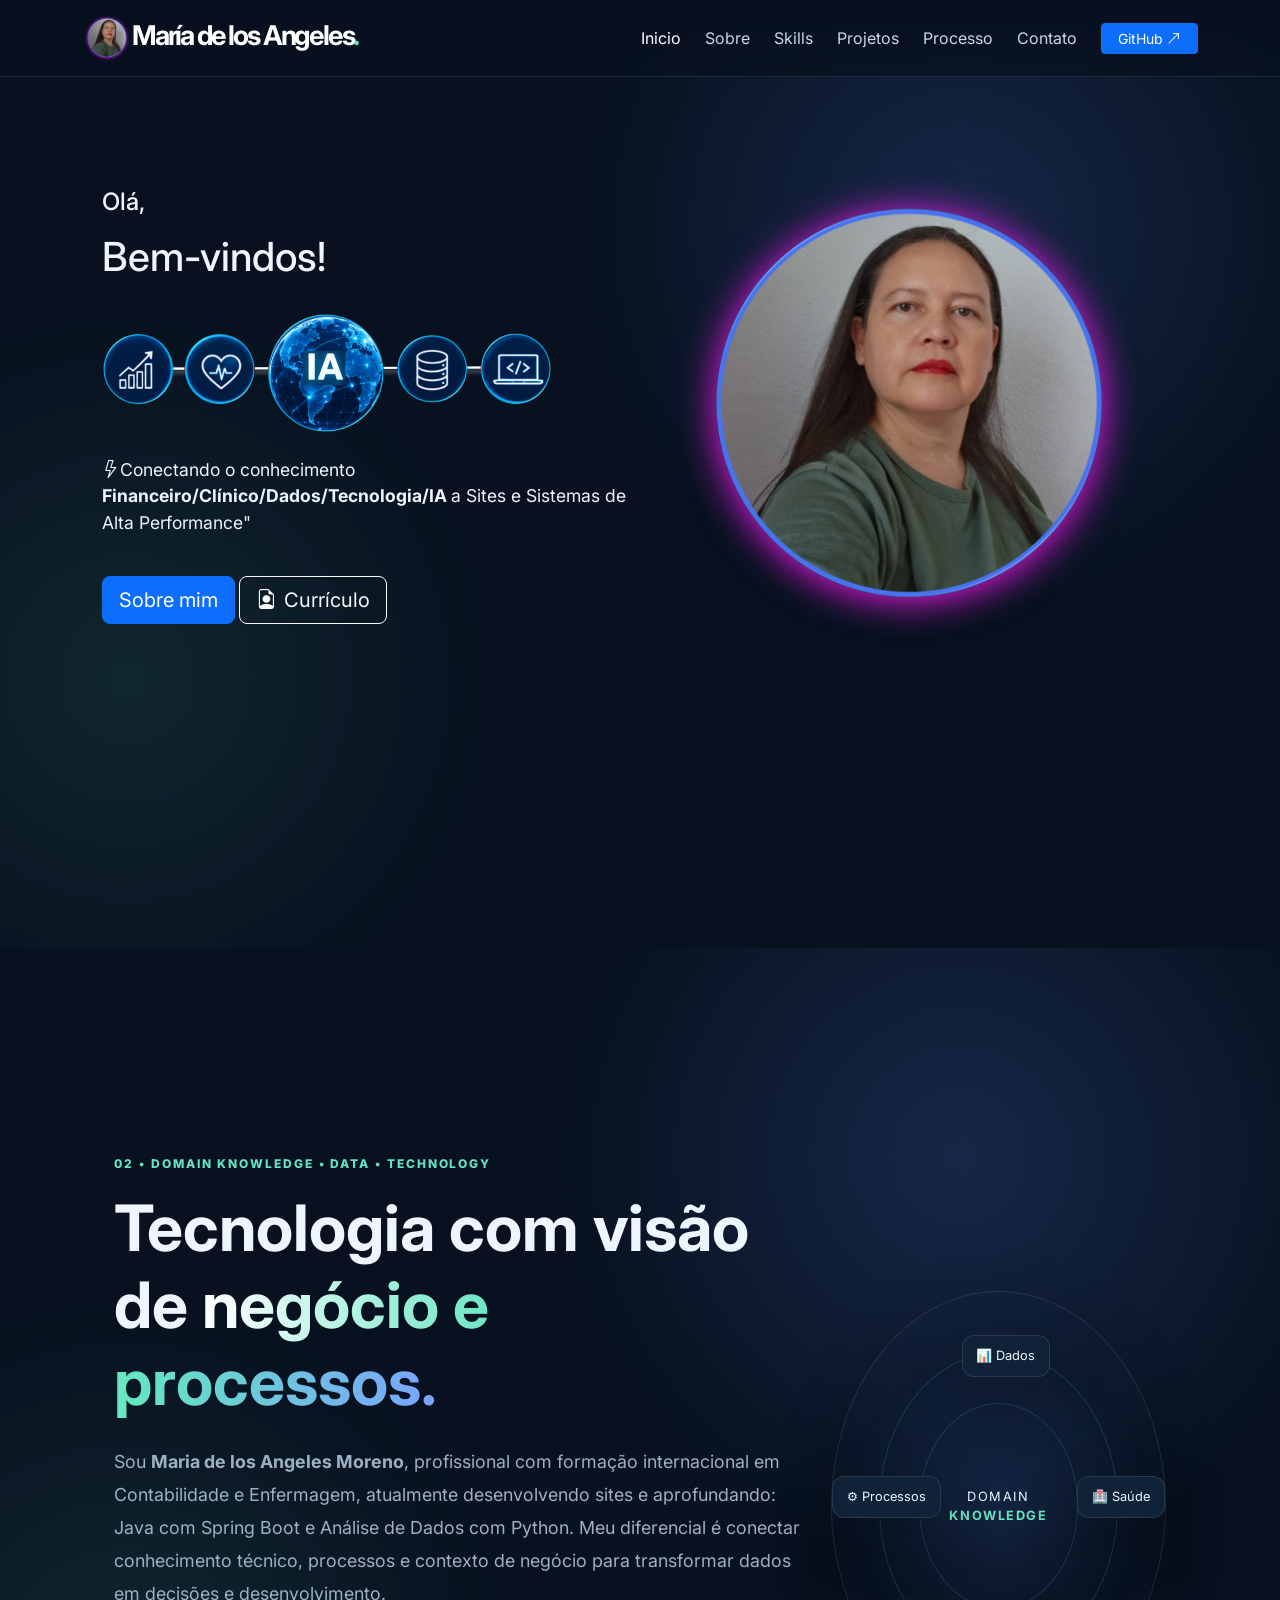
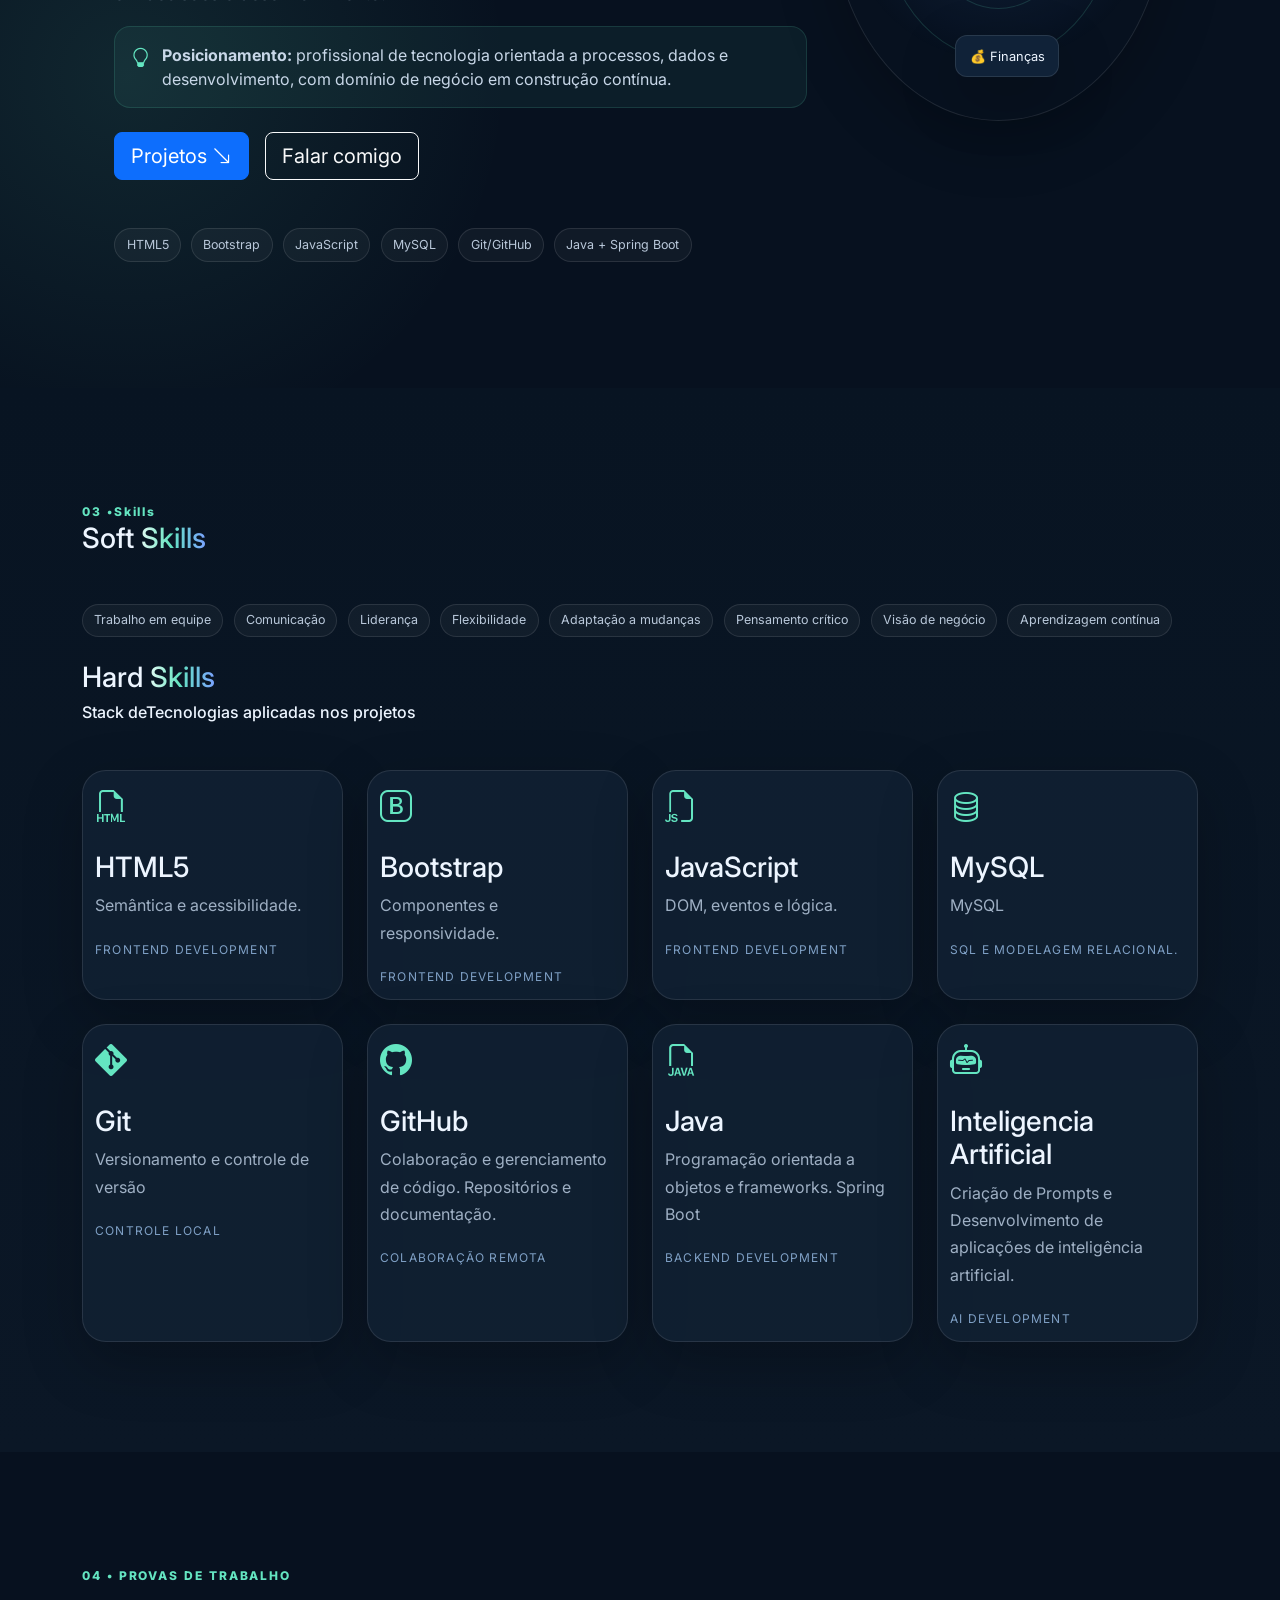
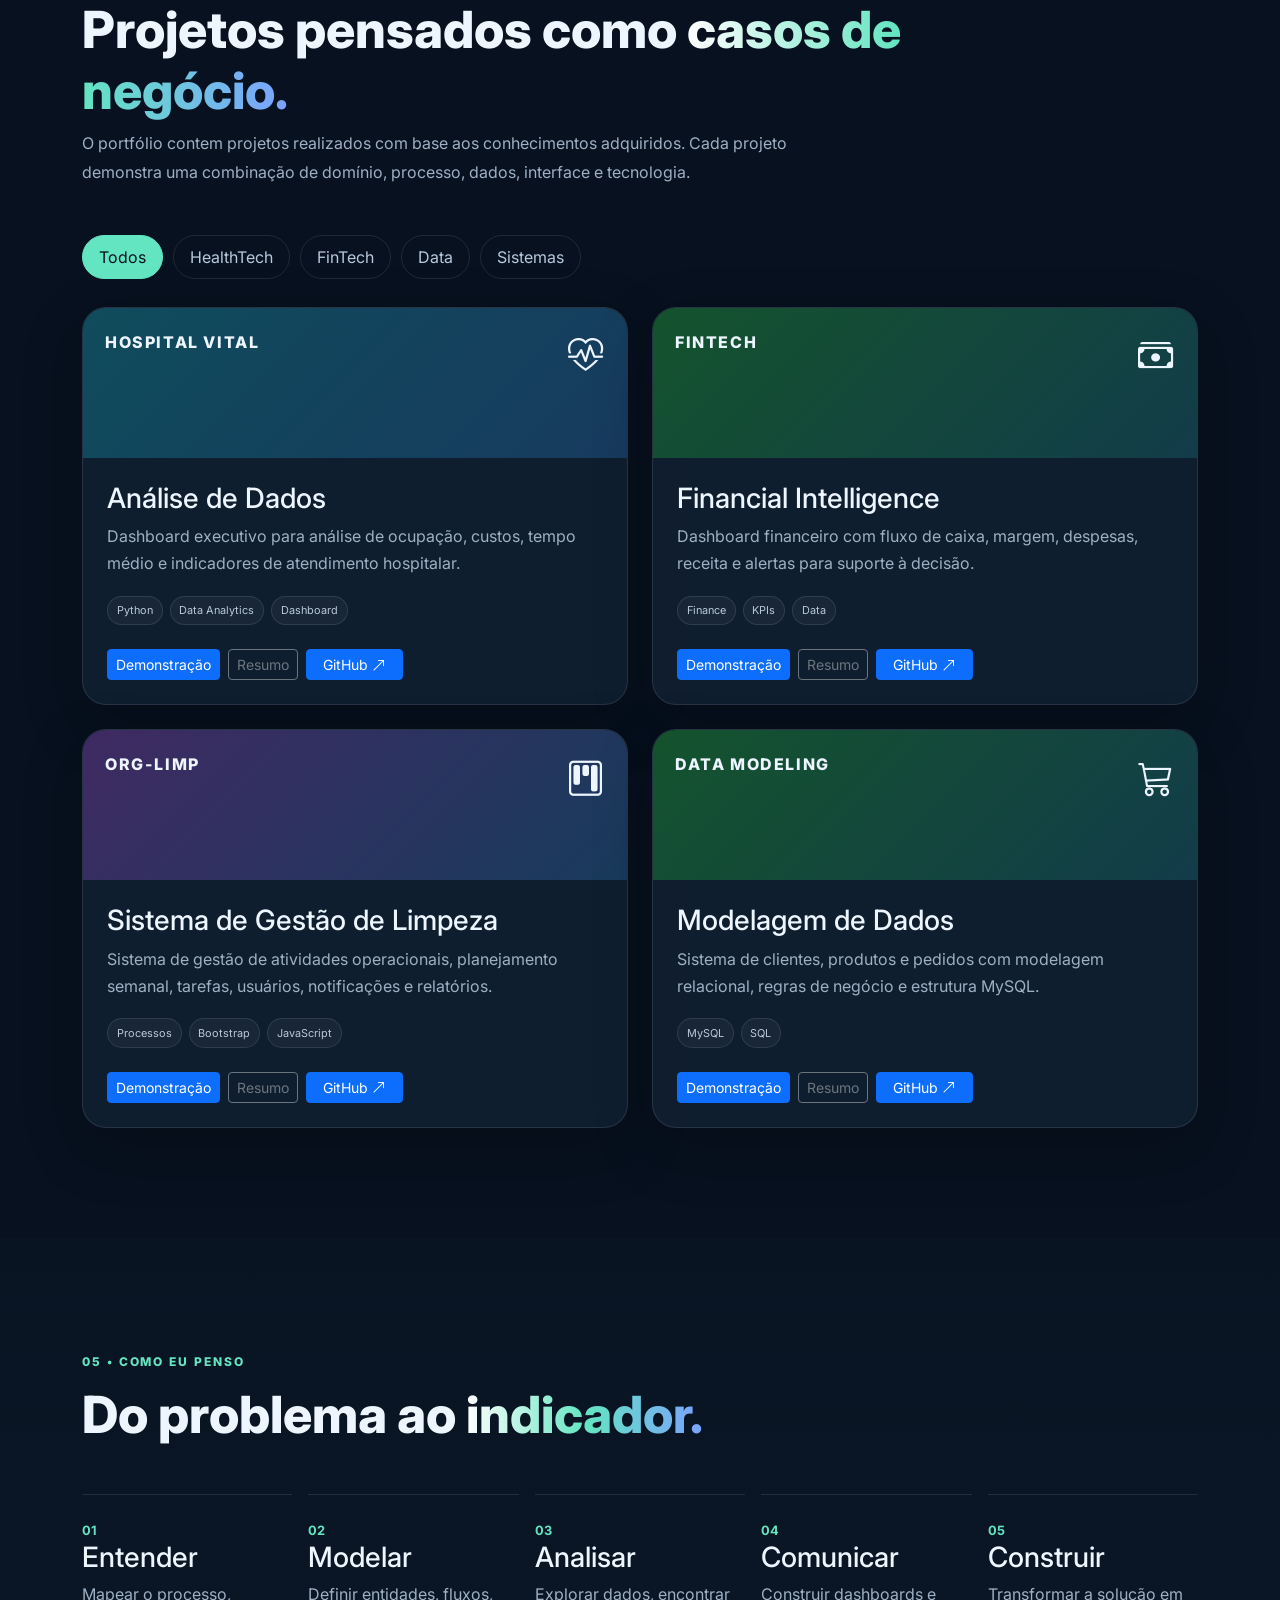
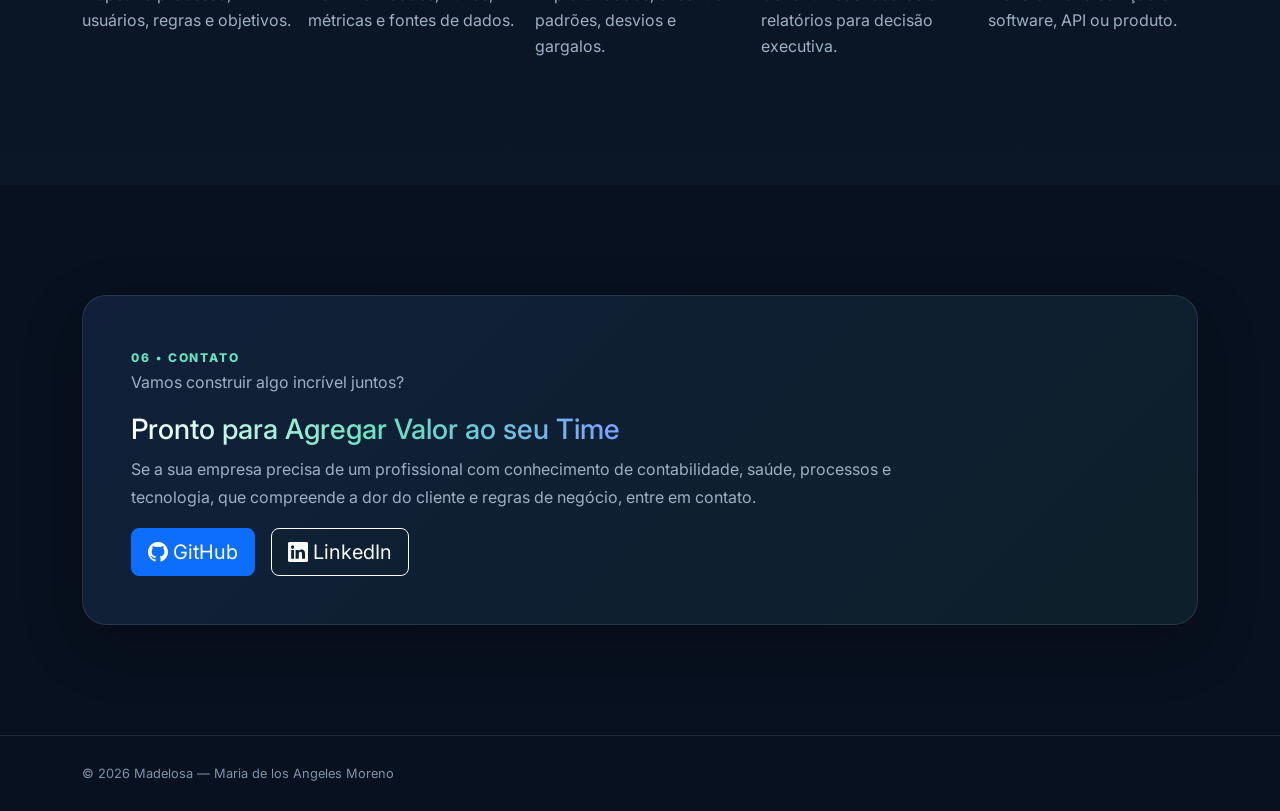
==== index.html @ 6bc3b833 "subir" ====
<!doctype html>
<html lang="pt-BR">
<head>
  <meta charset="utf-8">
  <meta name="viewport" content="width=device-width, initial-scale=1">
  <meta name="description" content="Portfólio de Madelosa — Domain Knowledge, Análise de Dados, HealthTech, FinTech, Java e Spring Boot.">
  <meta name="author" content="Madelosa | Maria de los Angeles Moreno">
  <link rel="shortcut icon" href="./assets/img/logMa.png" type="image/x-icon">
  <title>Madelosa | Domain Knowledge + Dados + Tecnologia</title>

  <link rel="preconnect" href="https://cdn.jsdelivr.net">
  <link rel="stylesheet" href="https://cdn.jsdelivr.net/npm/bootstrap@5.3.3/dist/css/bootstrap.min.css">
  <link rel="stylesheet" href="https://cdn.jsdelivr.net/npm/bootstrap-icons@1.11.3/font/bootstrap-icons.min.css">
  <link rel="stylesheet" href="assets/css/style.css">
</head>
<body data-bs-spy="scroll" data-bs-target="#mainNav">

<nav id="mainNav" class="navbar navbar-expand-lg navbar-dark fixed-top glass-nav">
  <div class="container">
    <a class="navbar-brand fw-bold" href="#inicio">
      <img src="./assets/img/Ma.png" alt="Foto de perfil" class="logo-img" width="50px" height="50px">María de los Angeles<span>.</span></a>
    <button class="navbar-toggler" type="button" data-bs-toggle="collapse" data-bs-target="#navContent"
      aria-controls="navContent" aria-expanded="false" aria-label="Abrir menu">
      <span class="navbar-toggler-icon"></span>
    </button>
    <div class="collapse navbar-collapse" id="navContent">
      <ul class="navbar-nav ms-auto align-items-lg-center gap-lg-2">
        <li class="nav-item"><a class="nav-link"  href="#inicio">Inicio</a></li>
        <li class="nav-item"><a class="nav-link" href="#sobre">Sobre</a></li>
        <li class="nav-item"><a class="nav-link" href="#skills">Skills</a></li>
        <li class="nav-item"><a class="nav-link" href="#projetos">Projetos</a></li>
        <li class="nav-item"><a class="nav-link" href="#processo">Processo</a></li>
        <li class="nav-item"><a class="nav-link" href="#contato">Contato</a></li>
        <li class="nav-item ms-lg-2"><a class="btn btn-primary btn-sm px-3" href="https://github.com/madelosa" target="_blank" rel="noopener">GitHub <i class="bi bi-arrow-up-right"></i></a></li>
      </ul>
    </div>
  </div>
</nav>
<main>
  <br> 
 <header>
  <br>
 <section id="inicio" class="hero-section">
        <div class="hero-content">
           <h3 class="greeting">Olá,</h3>    
            <h1 class="nome">Bem-vindos!</h1>
            <br>
            <img src="./assets/img/UNION.png" alt="Picture"  width="450px" height="120px">
            <div class="hero-tags mt-4 reveal">
             <p class="bio"> <i class="bi bi-lightning"></i>Conectando o conhecimento
                <strong>Financeiro/Clínico/Dados/Tecnologia/IA </strong>
                 a Sites e Sistemas de Alta Performance"
              </p> 
             </div>
            <a class="btn btn-primary btn-lg" href="#sobre">Sobre mim</a>
            <a class="btn btn-outline-light btn-lg" href="assets/docs/curriculo_Madelosa.pdf" target="_blank" rel="noopener">
                <i class="bi bi-file-earmark-person me-2"></i>Currículo
              </a>
        </div>
        
        <div class="hero-image">
            <div class="profile-frame">
                <img src="./assets/img/Ma.png" alt="Foto de perfil"  title="Foto de perfil"  width="500px" height="500px">
            </div>
        </div>
        
    </header>
</section>


<section id="sobre" class="hero-section reveal">
    <div class="container position-relative">
    <div class="row align-items-center min-vh-100 py-5">
      <div class="col-lg-8">
        <span class="eyebrow reveal">02 • DOMAIN KNOWLEDGE • DATA • TECHNOLOGY</span>
        <h1 class="display-3 fw-bold mt-3 reveal">Tecnologia com visão de <span class="gradient-text">negócio e processos.</span></h1>
        <p class="hero-lead mt-4 reveal">
          Sou <strong>Maria de los Angeles Moreno</strong>, profissional com formação internacional em
          Contabilidade e Enfermagem, atualmente desenvolvendo sites e aprofundando: Java com Spring Boot e Análise de Dados com Python.
          Meu diferencial é conectar conhecimento técnico, processos e contexto de negócio para transformar dados em decisões e desenvolvimento.
        </p>
         <div class="callout"><i class="bi bi-lightbulb"></i><span><strong>Posicionamento:</strong> profissional de tecnologia orientada a processos, dados e desenvolvimento, com domínio de negócio em construção contínua.</span></div>
        <div class="d-flex flex-wrap gap-3 mt-4 reveal">
          <a class="btn btn-primary btn-lg" href="#projetos">Projetos <i class="bi bi-arrow-down-right"></i></a>
          <a class="btn btn-outline-light btn-lg" href="#contato">Falar comigo</a>
        </div>
        <div class="hero-tags mt-5 reveal">
          <span>HTML5</span><span>Bootstrap</span><span>JavaScript</span><span>MySQL</span><span>Git/GitHub</span><span>Java + Spring Boot</span>
        </div>
      </div>
      <div class="col-lg-4 d-none d-lg-block">
        <div class="orbit-card reveal">
          <div class="orbit-center">DOMAIN<br><strong>KNOWLEDGE</strong></div>
          <div class="orbit-item item-1">📊 Dados</div>
          <div class="orbit-item item-2">🏥 Saúde</div>
          <div class="orbit-item item-3">💰 Finanças</div>
          <div class="orbit-item item-4">⚙️ Processos</div>
          
        </div>
      </div>
    </div>
  </div>
</section>



<section id="skills" class="section-pad section-dark">
  <div class="container">
    <div class="section-heading reveal">
      <span class="eyebrow">03 •Skills </span>
      <h3>Soft<span class="gradient-text"> Skills</span></h3>
    </div>
    <div class="hero-tags mt-5 reveal">
          <span class="filter-btn">Trabalho em equipe</span><span class="filter-btn">Comunicação</span><span class="filter-btn">Liderança</span><span class="filter-btn">Flexibilidade</span><span class="filter-btn">Adaptação a mudanças</span><span class="filter-btn">Pensamento crítico</span><span class="filter-btn">Visão de negócio</span><span class="filter-btn">Aprendizagem contínua</span>
        </div>

   <br>
    <div class="section-heading reveal"> 
    <h3>Hard<span class="gradient-text"> Skills</span></h3>
     <h6>Stack deTecnologias aplicadas nos projetos </h6>
    </div>
     <div class="row g-4">
      <div class="col-md-6 col-lg-3 reveal"><div class="expert-card"><i class="bi bi-filetype-html"></i><h3>HTML5</h3><p>Semântica e acessibilidade.</p><span>Frontend Development</span></div></div>
      <div class="col-md-6 col-lg-3 reveal"><div class="expert-card"><i class="bi bi-bootstrap"></i><h3>Bootstrap</h3><p>Componentes e responsividade.</p><span>Frontend Development</span></div></div>
      <div class="col-md-6 col-lg-3 reveal"><div class="expert-card"><i class="bi bi-filetype-js"></i><h3>JavaScript</h3><p>DOM, eventos e lógica.</p><span>Frontend Development</span></div></div>
      <div class="col-md-6 col-lg-3 reveal"><div class="expert-card"><i class="bi bi-database"></i><h3>MySQL</h3><p>MySQL</p><span>SQL e modelagem relacional.</span></div></div>
      <div class="col-md-6 col-lg-3 reveal"><div class="expert-card"><i class="bi bi-git"></i><h3>Git</h3><p>Versionamento e controle de versão</p><span>Controle local</span></div></div>
      <div class="col-md-6 col-lg-3 reveal"><div class="expert-card"><i class="bi bi-github"></i><h3>GitHub</h3><p>Colaboração e gerenciamento de código. Repositórios e documentação.</p><span>Colaboração remota</span></div></div>
      <div class="col-md-6 col-lg-3 reveal"><div class="expert-card"><i class="bi bi-filetype-java"></i><h3>Java</h3><p>Programação orientada a objetos e frameworks. Spring Boot</p><span>Backend Development</span></div></div>
      <div class="col-md-6 col-lg-3 reveal"><div class="expert-card"><i class="bi bi-robot"></i><h3>Inteligencia Artificial</h3><p>Criação de Prompts e Desenvolvimento de aplicações de inteligência artificial.</p><span>AI Development</span></div></div>
    </div>
  </div>
</section>

<section id="projetos" class="section-pad">
  <div class="container">
    <div class="section-heading reveal">
      <span class="eyebrow">04 • PROVAS DE TRABALHO</span>
      <h2>Projetos pensados como <span class="gradient-text">casos de negócio.</span></h2>
      <p>O portfólio contem projetos realizados com base aos conhecimentos adquiridos. Cada projeto demonstra uma combinação de domínio, processo, dados, interface e tecnologia.</p>
    </div>

    <div class="filter-bar reveal" role="group" aria-label="Filtros de projetos">
      <button class="filter-btn active" data-filter="all">Todos</button>
      <button class="filter-btn" data-filter="health">HealthTech</button>
      <button class="filter-btn" data-filter="finance">FinTech</button>
      <button class="filter-btn" data-filter="data">Data</button>
      <button class="filter-btn" data-filter="systems">Sistemas</button>
    </div>

    <div id="projectGrid" class="row g-4">
      <div class="col-md-6 project-item reveal" data-category="health data">
        <article class="project-card">
          <div class="project-top health"><span>HOSPITAL VITAL</span><i class="bi bi-heart-pulse"></i></div>
          <div class="p-4"><h3>Análise de Dados</h3>
            <p>Dashboard executivo para análise de ocupação, custos, tempo médio e indicadores de atendimento hospitalar.</p>
            <div class="tech-list"><span>Python</span><span>Data Analytics</span><span>Dashboard</span></div>
            <div class="d-flex gap-2 mt-4"><a class="btn btn-primary btn-sm" href="projects/saude-analytics.html">Demonstração</a>
              <button class="btn btn-outline-secondary btn-sm" data-bs-toggle="modal" data-bs-target="#projectModal" data-title="HealthCare Analytics" data-description="Caso de negócio para transformar dados hospitalares fictícios em indicadores executivos e operacionais.">Resumo</button>
              <a class="btn btn-primary btn-sm px-3" href="https://github.com/Madelosa/Hospital-vital-DATA-ANALYTICS" target="_blank" rel="noopener">GitHub <i class="bi bi-arrow-up-right"></i></a></li>
            </div>
          </div>   
        </article>
      </div>

      <div class="col-md-6 project-item reveal" data-category="finance data">
        <article class="project-card">
          <div class="project-top finance"><span>FINTECH</span><i class="bi bi-cash-stack"></i></div>
          <div class="p-4"><h3>Financial Intelligence</h3>
            <p>Dashboard financeiro com fluxo de caixa, margem, despesas, receita e alertas para suporte à decisão.</p>
            <div class="tech-list"><span>Finance</span><span>KPIs</span><span>Data</span></div>
            <div class="d-flex gap-2 mt-4"><a class="btn btn-primary btn-sm" href="projects/financial-intelligence.html">Demonstração</a>
            <button class="btn btn-outline-secondary btn-sm" data-bs-toggle="modal" data-bs-target="#projectModal" data-title="Financial Intelligence" data-description="Caso de negócio inspirado em rotinas financeiras e contábeis, com dados fictícios.">Resumo</button>           
            <a class="btn btn-primary btn-sm px-3" href="https://github.com/Madelosa/FINTECH" target="_blank" rel="noopener">GitHub <i class="bi bi-arrow-up-right"></i></a></li>
            </div>
          </div>
        </article>
      </div>


      <div class="col-md-6 project-item reveal" data-category="systems operations">
        <article class="project-card">
          <div class="project-top operations"><span>ORG-LIMP</span><i class="bi bi-kanban"></i></div>
          <div class="p-4"><h3>Sistema de Gestão de Limpeza</h3><p>Sistema de gestão de atividades operacionais, planejamento semanal, tarefas, usuários, notificações e relatórios.</p>
            <div class="tech-list"><span>Processos</span><span>Bootstrap</span><span>JavaScript</span></div><div class="d-flex gap-2 mt-4"><a class="btn btn-primary btn-sm" href="projects/gestao-limpeza.html">Demonstração</a>
              <button class="btn btn-outline-secondary btn-sm" data-bs-toggle="modal" data-bs-target="#projectModal" data-title="Org-Limp" data-description="Sistema de gestão de atividades operacionais, planejamento semanal, tarefas, usuários, notificações e relatórios.">Resumo</button>
              <a class="btn btn-primary btn-sm px-3" href="https://github.com/Madelosa/Org_limp" target="_blank" rel="noopener">GitHub <i class="bi bi-arrow-up-right"></i></a></li>
            </div>
          </div>
        </article>
      </div>

      <div class="col-md-6 project-item reveal" data-category="systems data">
        <article class="project-card">
          <div class="project-top finance"><span>DATA MODELING</span><i class="bi bi-cart3"></i></div>
          <div class="p-4"><h3>Modelagem de Dados</h3>
            <p>Sistema de clientes, produtos e pedidos com modelagem relacional, regras de negócio e estrutura MySQL.</p>
            <div class="tech-list"><span>MySQL</span><span>SQL</span></div>
            <div class="d-flex gap-2 mt-4"><a class="btn btn-primary btn-sm" href="projects/clientes-pedidos.html">Demonstração</a>
              <button class="btn btn-outline-secondary btn-sm" data-bs-toggle="modal" data-bs-target="#projectModal" data-title="Customer & Order Management" data-description="Case Study baseado no sistema de Clientes, Produtos e Pedidos, demonstrando modelagem de dados e processo comercial.">Resumo</button>
              <a class="btn btn-primary btn-sm px-3" href="https://github.com/Madelosa/DATA-MODELING" target="_blank" rel="noopener">GitHub <i class="bi bi-arrow-up-right"></i></a></li>
            </div>
          </div>
        </article>
      </div>
</section>

<section id="processo" class="section-pad section-dark">
  <div class="container">
    <div class="section-heading reveal">
      <span class="eyebrow">05 • COMO EU PENSO</span>
      <h2>Do problema ao <span class="gradient-text">indicador.</span></h2>
    </div>
    <div class="process-line">
      <div class="process-step reveal"><b>01</b><h3>Entender</h3><p>Mapear o processo, usuários, regras e objetivos.</p></div>
      <div class="process-step reveal"><b>02</b><h3>Modelar</h3><p>Definir entidades, fluxos, métricas e fontes de dados.</p></div>
      <div class="process-step reveal"><b>03</b><h3>Analisar</h3><p>Explorar dados, encontrar padrões, desvios e gargalos.</p></div>
      <div class="process-step reveal"><b>04</b><h3>Comunicar</h3><p>Construir dashboards e relatórios para decisão executiva.</p></div>
      <div class="process-step reveal"><b>05</b><h3>Construir</h3><p>Transformar a solução em software, API ou produto.</p></div>
    </div>
  </div>
</section>

<section id="contato" class="section-pad">
  <div class="container">
    <div class="contact-panel reveal">
      <div>
        <span class="eyebrow">06 • CONTATO</span>
        <p>Vamos construir algo incrível juntos?</p><h3><span class="gradient-text">Pronto para Agregar Valor ao seu Time</span></h3>
        <p>Se a sua empresa precisa de um profissional com conhecimento de contabilidade, saúde, processos e tecnologia, que compreende a dor do cliente e regras de negócio, entre em contato.</p>
      </div>
      <div class="d-flex flex-wrap gap-3">
        <a class="btn btn-primary btn-lg" href="https://github.com/madelosa" target="_blank" rel="noopener"><i class="bi bi-github"></i> GitHub</a>
        <a class="btn btn-outline-light btn-lg" href="https://www.linkedin.com/in/mari-moreno-moncada-01151221b/" target="_blank" rel="noopener"><i class="bi bi-linkedin"></i> LinkedIn</a>
       
              
        </a>
      </div>
    </div>
  </div>
</section>
</main>

<footer class="footer">
  <div class="container d-flex flex-column flex-md-row justify-content-between gap-2">
    <span>© <span id="currentYear"></span> Madelosa — Maria de los Angeles Moreno</span>
    
  </div>
</footer>

<div class="modal fade" id="projectModal" tabindex="-1" aria-labelledby="projectModalLabel" aria-hidden="true">
  <div class="modal-dialog modal-dialog-centered">
    <div class="modal-content">
      <div class="modal-header"><h2 class="modal-title fs-5" id="projectModalLabel">Projeto</h2><button type="button" class="btn-close" data-bs-dismiss="modal" aria-label="Fechar"></button></div>
      <div class="modal-body"><p id="projectModalDescription"></p><div class="callout"><i class="bi bi-info-circle"></i><span>Os dados apresentados nos projetos são fictícios e destinados exclusivamente à demonstração técnica.</span></div></div>
      <div class="modal-footer"><button type="button" class="btn btn-secondary" data-bs-dismiss="modal">Fechar</button></div>
    </div>
  </div>
</div>

<script src="https://cdn.jsdelivr.net/npm/bootstrap@5.3.3/dist/js/bootstrap.bundle.min.js"></script>
<script src="assets/js/app.js"></script>
</body>
</html>
---- assets/css/style.css ----
@import url('https://fonts.googleapis.com/css2?family=Inter:wght@400;500;600;700;800&display=swap');

:root {
  --bg: #07111f;
  --bg-soft: #0d1a2b;
  --panel: rgba(18, 33, 52, .82);
  --text: #edf5ff;
  --muted: #9fb0c4;
  --primary: #5b8cff;
  --accent: #64e5c1;
  --border: rgba(255,255,255,.10);
  --shadow: 0 20px 60px rgba(0,0,0,.24);
}


/* =========================================
   HERO SECTION (Default: Desktop View)
========================================= */
.hero-section {
    display: flex;
    flex-direction: row;
    align-items: flex-start;
    justify-content: space-between;
    min-height: 80vh; 
    padding: 12vh 8% 2rem;
}

.hero-content {
    max-width: 50%;
    z-index: 1;
    padding-top: 2rem; 
}

.greeting { font-size: 1.5rem; font-weight: 500; margin-bottom: 1rem; }
.name { font-size: 4.5rem; font-weight: 800; line-height: 1.1; margin-bottom: 1rem; }
.subheadline { font-size: 1.8rem; margin-bottom: 1.5rem; }
.bio { color: var(--text-muted); font-size: 1.1rem; margin-bottom: 2.5rem; }

.hero-image {
    display: flex;
    justify-content: center;
    align-items: center;
    width: 50%;
    animation: neonBreathe 4s infinite alternate ease-in-out;
}



* { box-sizing: border-box; scroll-behavior: smooth; }
body { margin: 0; font-family: Inter, system-ui, sans-serif; background: var(--bg); color: var(--text); }
a { text-decoration: none; }
.glass-nav { background: rgba(7,17,31,.72); backdrop-filter: blur(18px); border-bottom: 1px solid var(--border); }
.navbar-brand { letter-spacing: -.08em; font-size: 1.7rem; }
.navbar-brand span { color: var(--accent); }
.nav-link { color: #cbd8e8 !important; }
.nav-link:hover, .nav-link.active { color: white !important; }

.hero-section {
  min-height: 100vh;
  background:
    radial-gradient(circle at 75% 20%, rgba(91,140,255,.18), transparent 32%),
    radial-gradient(circle at 10% 70%, rgba(100,229,193,.10), transparent 28%),
    var(--bg);
}
.hero-lead { color: var(--muted); max-width: 850px; font-size: 1.12rem; line-height: 1.85; }
.eyebrow { color: var(--accent); font-size: .75rem; font-weight: 800; letter-spacing: .16em; }
.gradient-text { background: linear-gradient(90deg, #fff, var(--accent), #7aa2ff); -webkit-background-clip: text; background-clip: text; color: transparent; }
.hero-tags { display: flex; flex-wrap: wrap; gap: .65rem; }
.hero-tags span, .tech-list span { border: 1px solid var(--border); background: rgba(255,255,255,.04); padding: .4rem .7rem; border-radius: 999px; color: #b9c8da; font-size: .78rem; }

.orbit-card { position: relative; height: 430px; border: 1px solid var(--border); border-radius: 50%; display:flex; align-items:center; justify-content:center; background: radial-gradient(circle, rgba(91,140,255,.13), transparent 58%); box-shadow: var(--shadow); }
.orbit-card:before, .orbit-card:after { content:""; position:absolute; border:1px solid rgba(100,229,193,.16); border-radius:50%; }
.orbit-card:before { width: 72%; height: 72%; }
.orbit-card:after { width: 48%; height: 48%; }
.orbit-center { text-align:center; font-size:.8rem; letter-spacing:.12em; z-index:2; }
.orbit-center strong { color:var(--accent); }
.orbit-item { position:absolute; padding:.65rem .85rem; background:#102238; border:1px solid var(--border); border-radius:12px; box-shadow:var(--shadow); font-size:.8rem; z-index:3; }
.item-1 { top: 10%; left: 39%; } .item-2 { right: 0; top: 43%; } .item-3 { bottom: 10%; left: 37%; } .item-4 { left: 0; top: 43%; }

.section-pad { padding: 110px 0; }
.section-dark { background: linear-gradient(180deg, #081422, #0b1726); }
.section-heading { max-width: 850px; margin-bottom: 48px; }
.section-heading h2 { font-size: clamp(2rem, 4vw, 3.4rem); font-weight:800; margin-top:.8rem; }
.section-heading p { color:var(--muted); line-height:1.8; max-width:720px; }

.panel, .expert-card, .project-card, .contact-panel { background:var(--panel); border:1px solid var(--border); border-radius:24px; box-shadow:var(--shadow); }
.panel { padding: 32px; }
.panel p { color:var(--muted); line-height:1.8; }
.callout { display:flex; gap:12px; padding:16px; border-radius:16px; background:rgba(100,229,193,.06); border:1px solid rgba(100,229,193,.14); color:#c8d7e8; }
.callout i { color:var(--accent); font-size:1.2rem; }

.timeline-mini { display:grid; gap:20px; margin-top:24px; }
.timeline-mini > div { display:flex; gap:16px; align-items:flex-start; }
.timeline-mini > div > span { min-width:34px; height:34px; display:grid; place-items:center; border-radius:50%; background:rgba(91,140,255,.16); color:#9db8ff; font-weight:700; }
.timeline-mini strong, .timeline-mini small { display:block; }
.timeline-mini small { color:var(--muted); margin-top:4px; }

.expert-card { padding:12px; height:100%; transition:.3s ease; }
.expert-card:hover, .project-card:hover { transform:translateY(-7px); border-color:rgba(100,229,193,.3); }
.expert-card i { font-size:2rem; color:var(--accent); }
.expert-card h3 { margin-top:20px; }
.expert-card p { color:var(--muted); line-height:1.7; }
.expert-card span { color:#7fa0c5; font-size:.75rem; text-transform:uppercase; letter-spacing:.1em; }

.filter-bar { display:flex; flex-wrap:wrap; gap:10px; margin-bottom:28px; }
.filter-btn { border:1px solid var(--border); color:#b8c9dc; background:transparent; border-radius:999px; padding:.55rem 1rem; cursor:pointer; }
.filter-btn.active, .filter-btn:hover { color:#07111f; background:var(--accent); border-color:var(--accent); }
.project-card { height:100%; overflow:hidden; transition:.3s ease; }
.project-top { min-height:150px; padding:22px; display:flex; justify-content:space-between; align-items:flex-start; font-weight:800; letter-spacing:.1em; }
.project-top i { font-size:2.2rem; }
.project-top.health { background:linear-gradient(135deg,#0f4c5c,#173a5e); }
.project-top.finance { background:linear-gradient(135deg,#14532d,#123c4a); }
.project-top.operations { background:linear-gradient(135deg,#3f2a62,#183b5c); }
.project-top.backend { background:linear-gradient(135deg,#3d304f,#1b3e50); }
.project-card p { color:var(--muted); line-height:1.7; }
.tech-list { display:flex; flex-wrap:wrap; gap:7px; margin-top:18px; }
.tech-list span { font-size:.68rem; padding:.35rem .55rem; }

.process-line { display:grid; grid-template-columns:repeat(5,1fr); gap:16px; }
.process-step { border-top:1px solid var(--border); padding-top:22px; }
.process-step b { color:var(--accent); font-size:.8rem; }
.process-step p { color:var(--muted); line-height:1.6; }

.contact-panel { padding:48px; background:linear-gradient(135deg, rgba(91,140,255,.12), rgba(100,229,193,.07)); }
.contact-panel h2 { font-size:clamp(2rem,4vw,3.2rem); margin-top:12px; }
.contact-panel p { color:var(--muted); max-width:780px; line-height:1.8; }

.footer { border-top:1px solid var(--border); padding:28px 0; color:#8093a9; font-size:.8rem; }

.reveal { opacity:0; transform:translateY(24px); transition:opacity .7s ease, transform .7s ease; }
.reveal.visible { opacity:1; transform:none; }
.project-item.is-hidden { display:none; }

@media (max-width: 991px) {
  .process-line { grid-template-columns:1fr; }
  .section-pad { padding:80px 0; }
}
@media (max-width: 575px) {
  .hero-section h1 { font-size:2.6rem; }
  .contact-panel, .panel { padding:24px; }
}

.project-top.operations { background: linear-gradient(135deg,#3f2a62,#183b5c); }
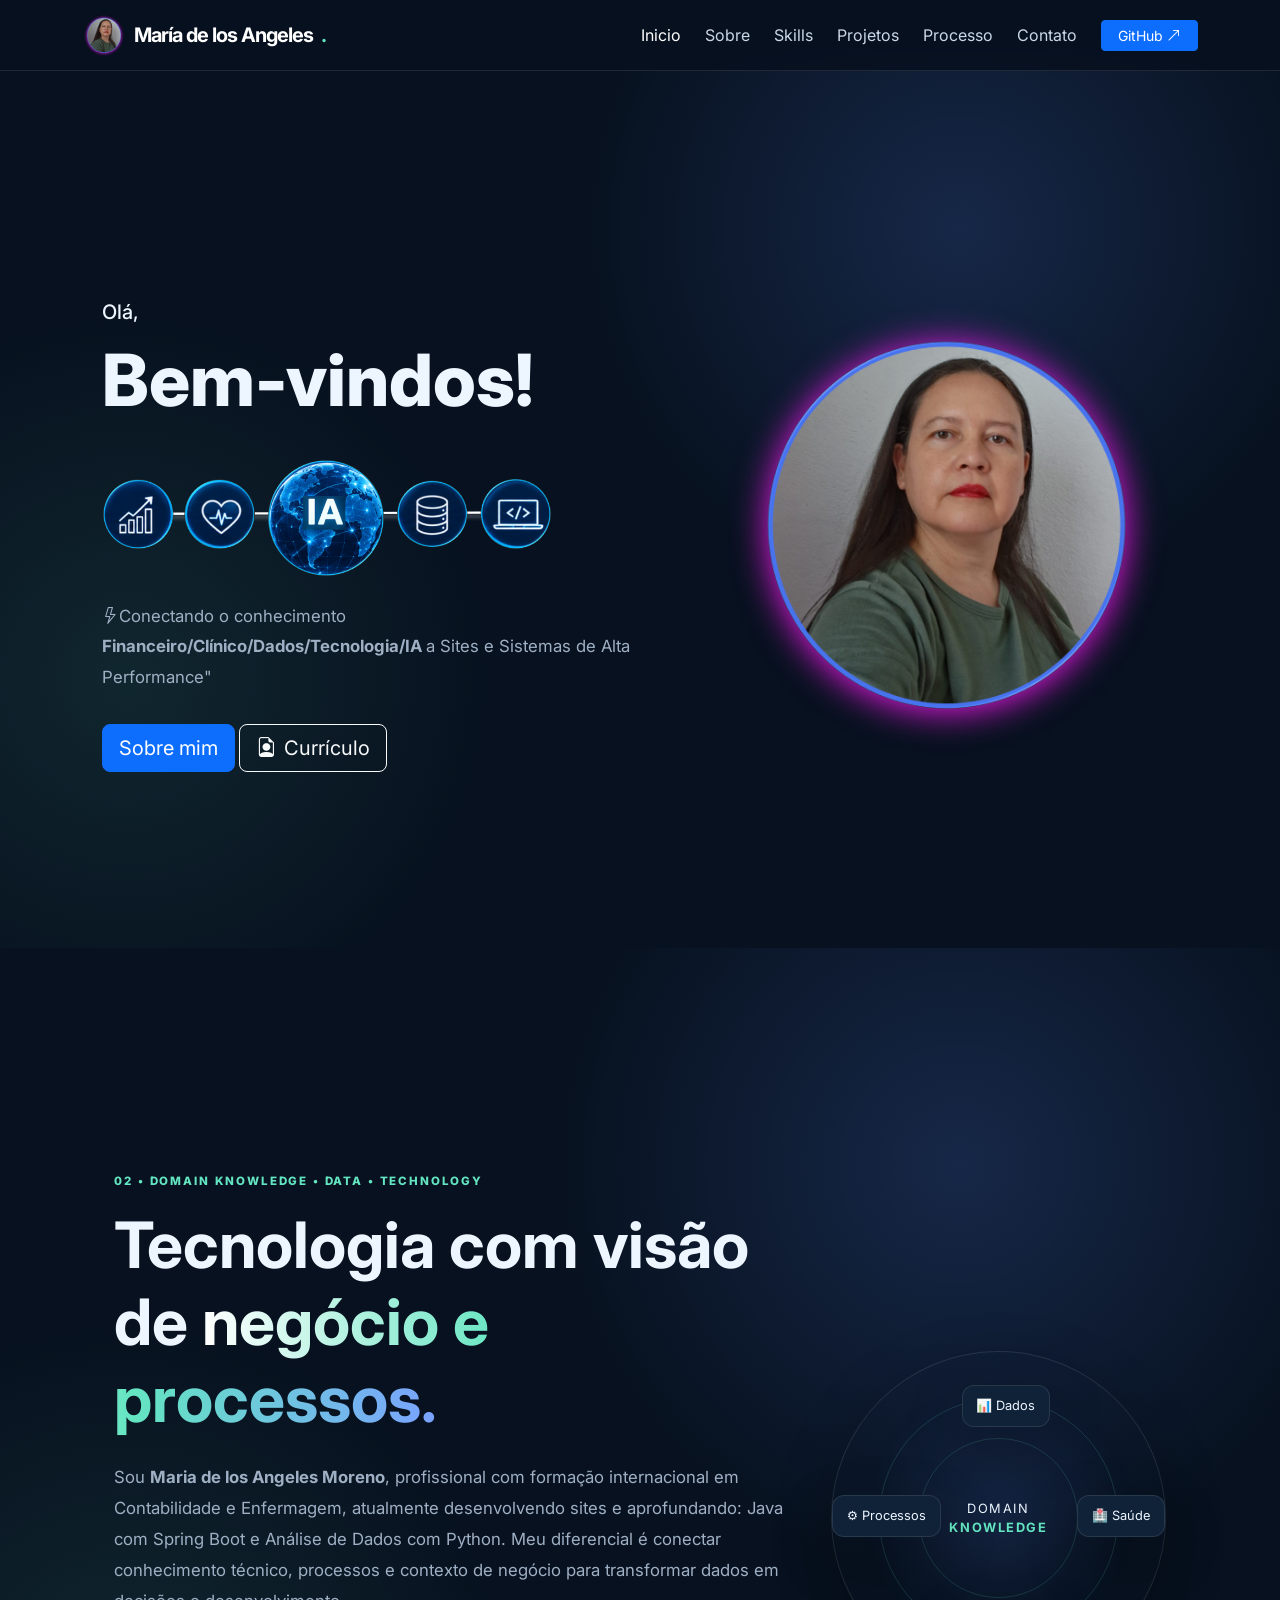
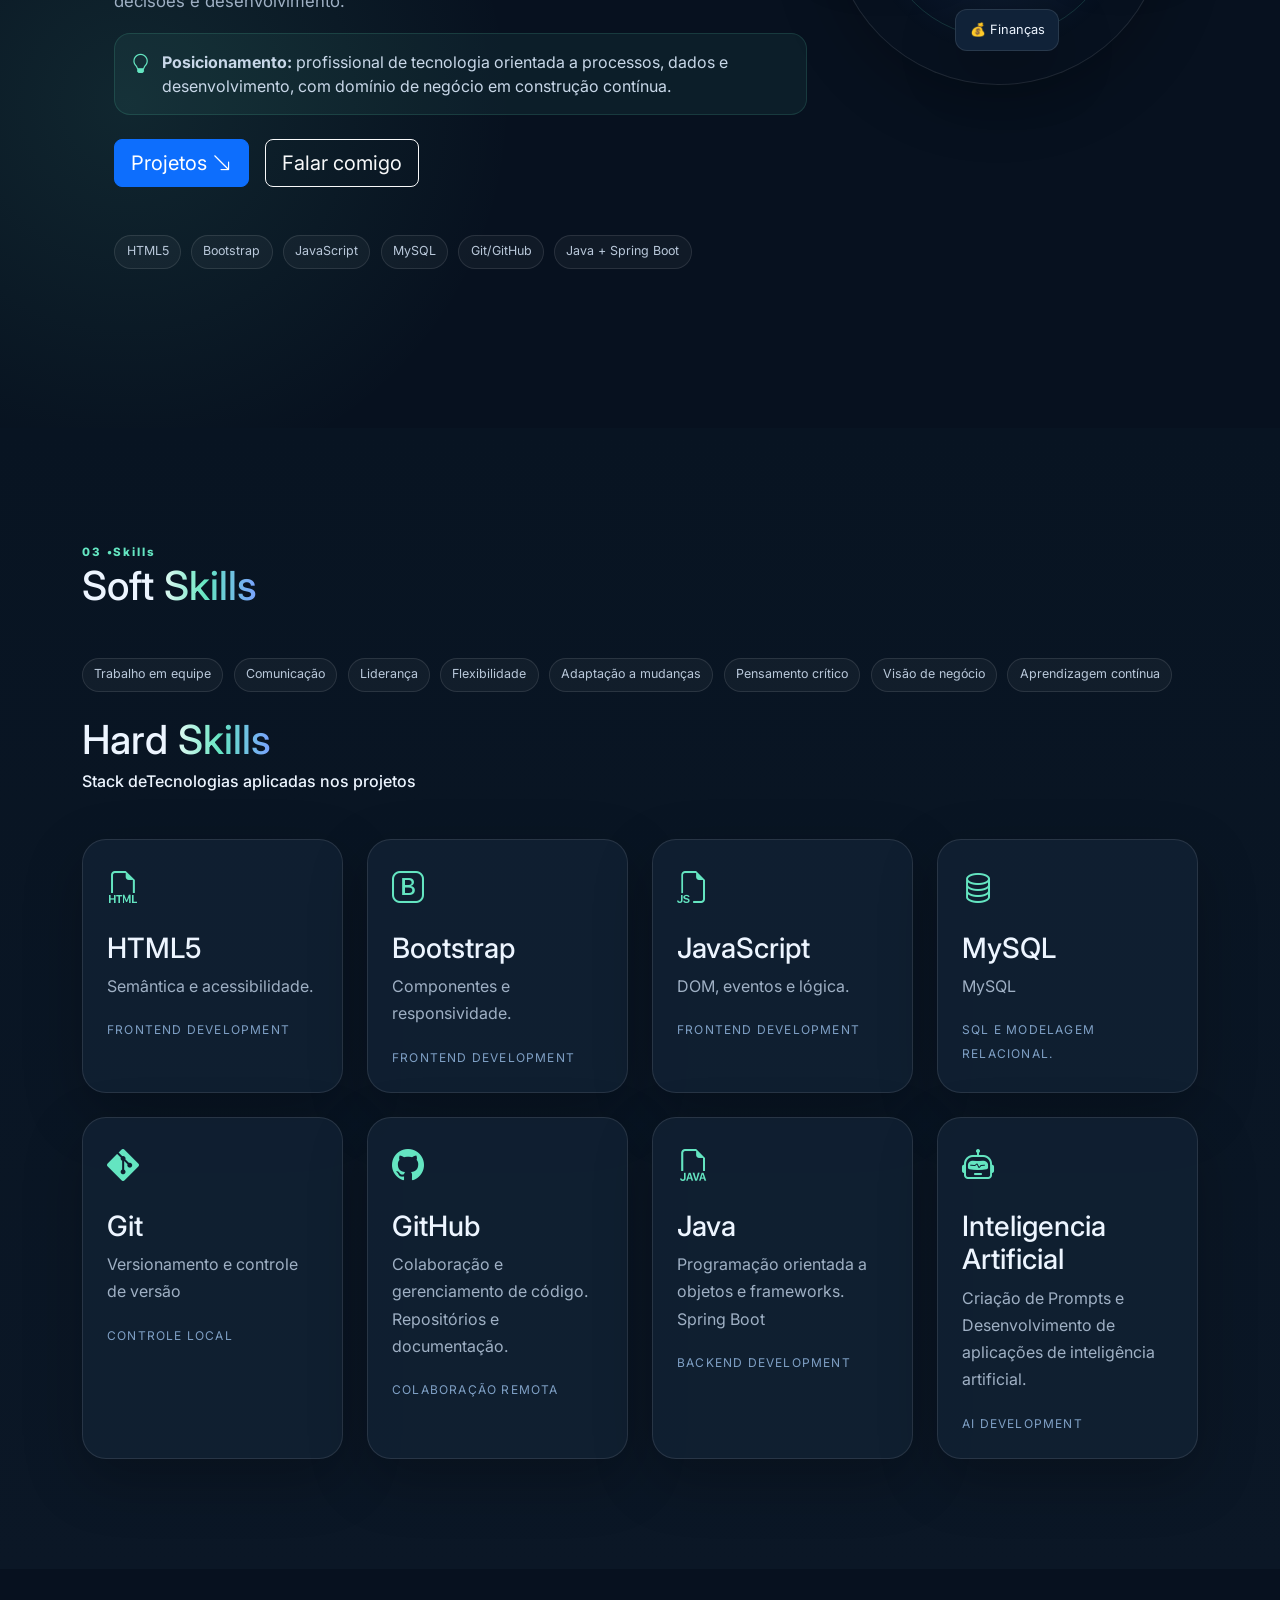
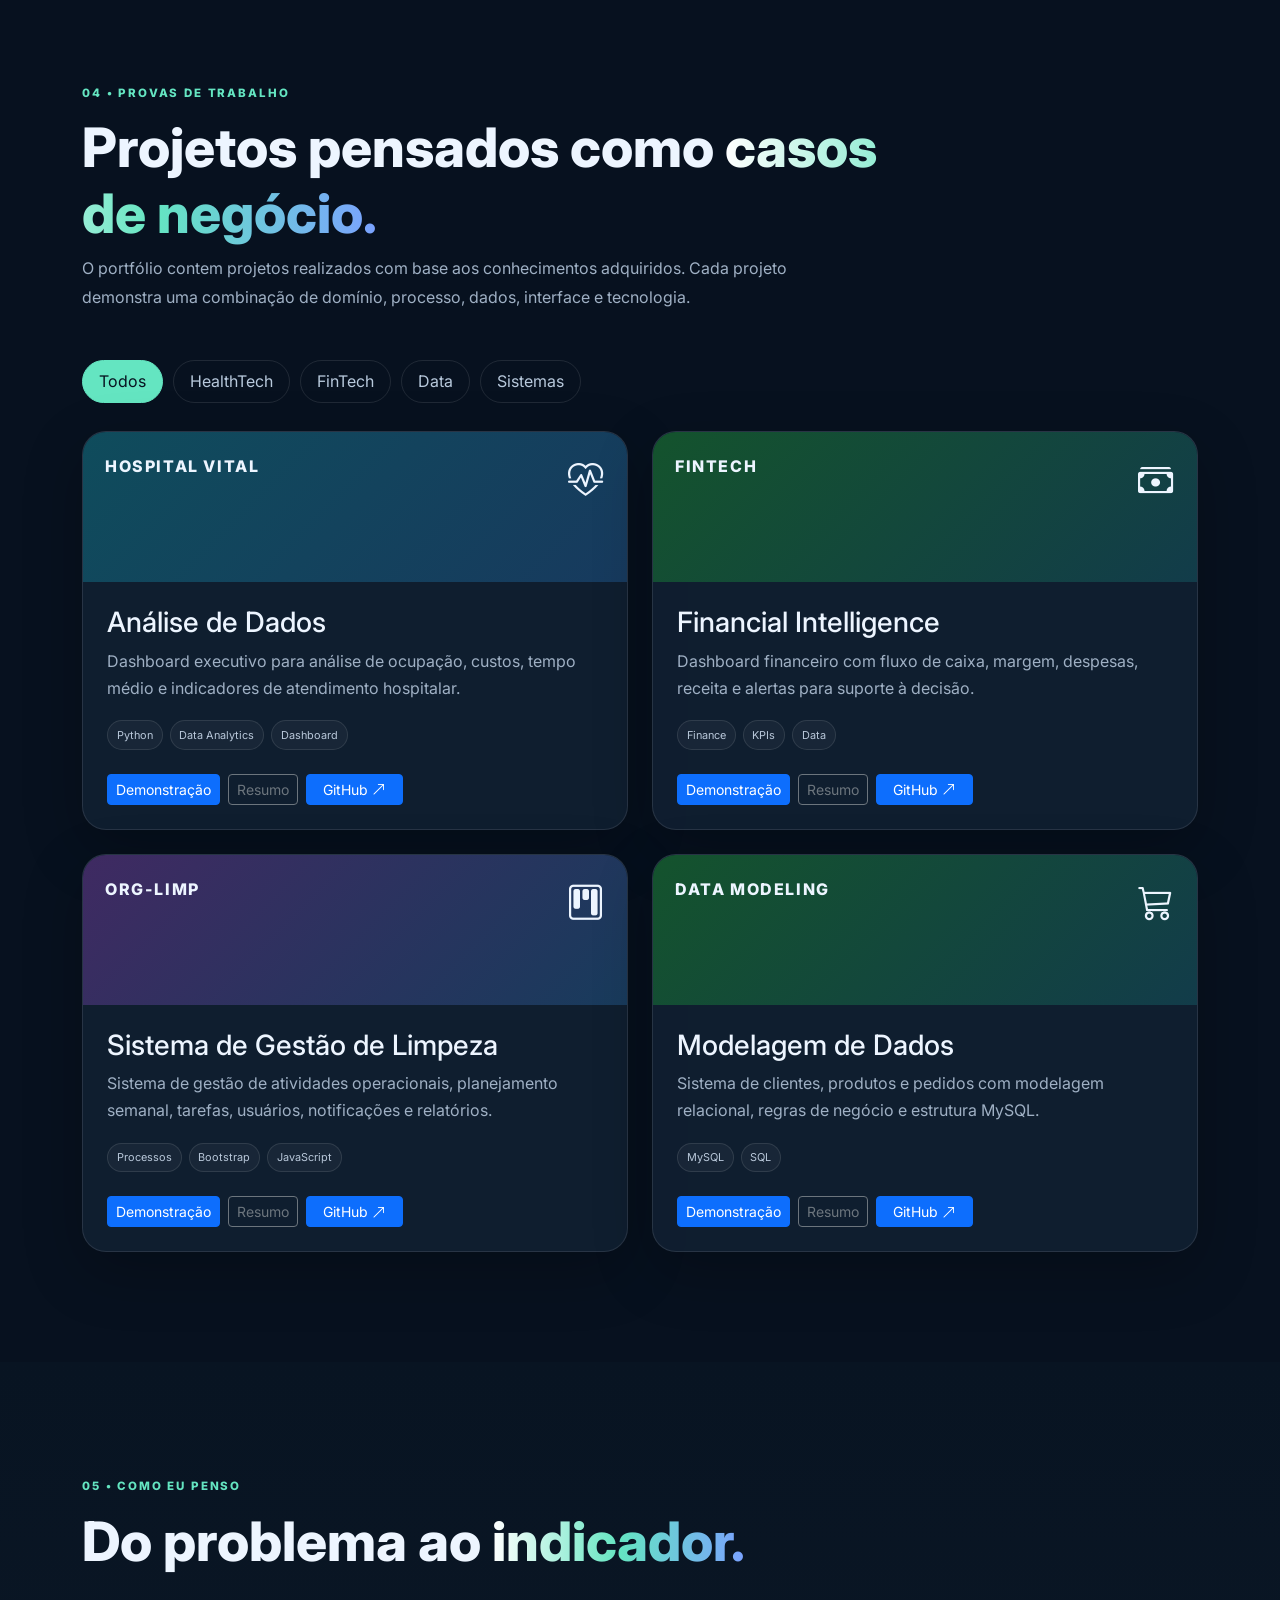
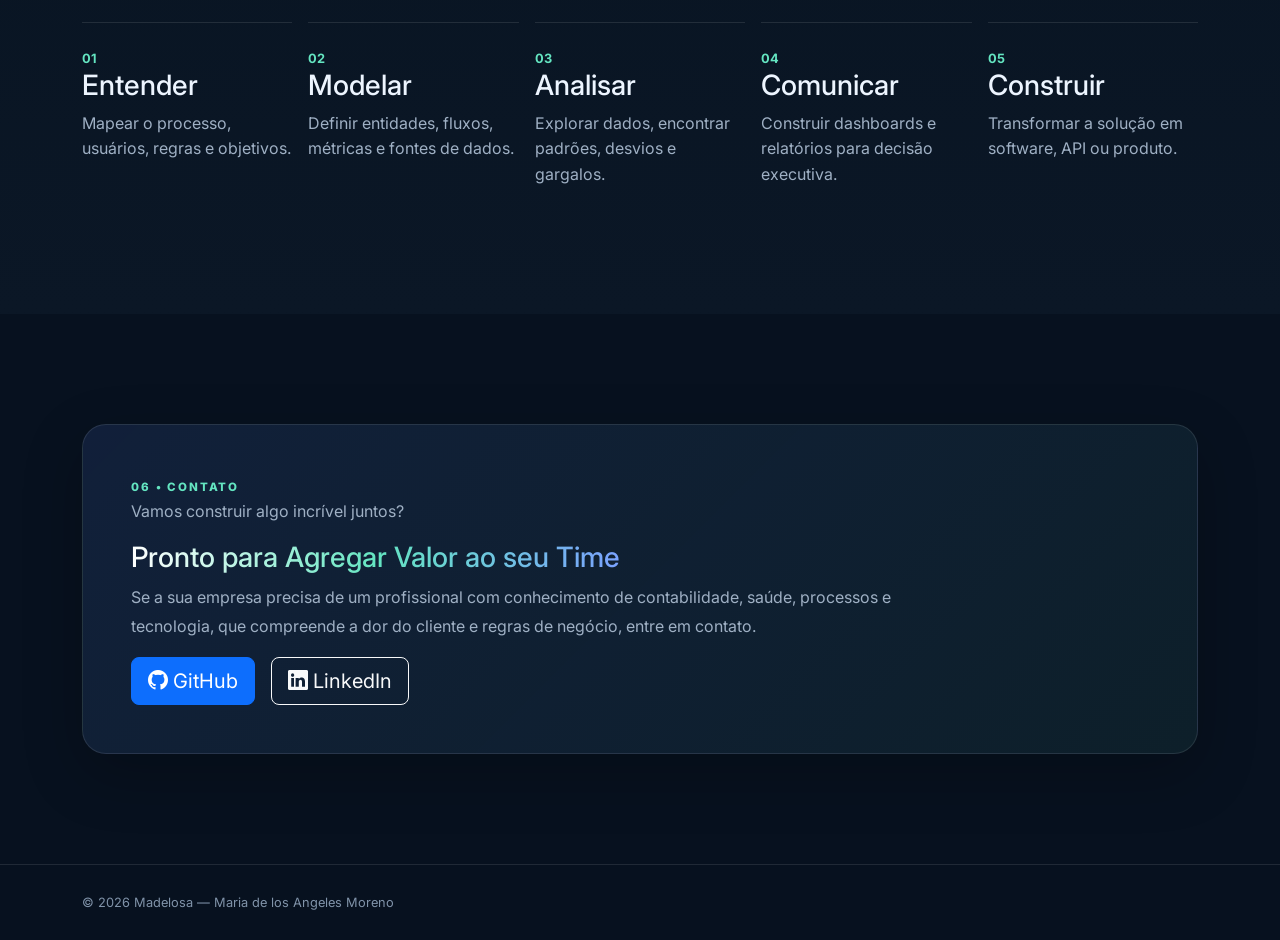
==== commit 66fff421: "mudanças" ====
--- a/index.html
+++ b/index.html
@@ -157,7 +157,7 @@
             <div class="tech-list"><span>Python</span><span>Data Analytics</span><span>Dashboard</span></div>
             <div class="d-flex gap-2 mt-4"><a class="btn btn-primary btn-sm" href="projects/saude-analytics.html">Demonstração</a>
               <button class="btn btn-outline-secondary btn-sm" data-bs-toggle="modal" data-bs-target="#projectModal" data-title="HealthCare Analytics" data-description="Caso de negócio para transformar dados hospitalares fictícios em indicadores executivos e operacionais.">Resumo</button>
-              <a class="btn btn-primary btn-sm px-3" href="https://github.com/Madelosa/Hospital-vital-DATA-ANALYTICS" target="_blank" rel="noopener">GitHub <i class="bi bi-arrow-up-right"></i></a></li>
+              <a class="btn btn-primary btn-sm px-3" href="https://github.com/Madelosa/Hospital-vital-DATA-ANALYTICS" target="_blank" rel="noopener">GitHub <i class="bi bi-arrow-up-right"></i></a>
             </div>
           </div>   
         </article>
@@ -171,7 +171,7 @@
             <div class="tech-list"><span>Finance</span><span>KPIs</span><span>Data</span></div>
             <div class="d-flex gap-2 mt-4"><a class="btn btn-primary btn-sm" href="projects/financial-intelligence.html">Demonstração</a>
             <button class="btn btn-outline-secondary btn-sm" data-bs-toggle="modal" data-bs-target="#projectModal" data-title="Financial Intelligence" data-description="Caso de negócio inspirado em rotinas financeiras e contábeis, com dados fictícios.">Resumo</button>           
-            <a class="btn btn-primary btn-sm px-3" href="https://github.com/Madelosa/FINTECH" target="_blank" rel="noopener">GitHub <i class="bi bi-arrow-up-right"></i></a></li>
+            <a class="btn btn-primary btn-sm px-3" href="https://github.com/Madelosa/FINTECH" target="_blank" rel="noopener">GitHub <i class="bi bi-arrow-up-right"></i></a>
             </div>
           </div>
         </article>
@@ -184,7 +184,7 @@
           <div class="p-4"><h3>Sistema de Gestão de Limpeza</h3><p>Sistema de gestão de atividades operacionais, planejamento semanal, tarefas, usuários, notificações e relatórios.</p>
             <div class="tech-list"><span>Processos</span><span>Bootstrap</span><span>JavaScript</span></div><div class="d-flex gap-2 mt-4"><a class="btn btn-primary btn-sm" href="projects/gestao-limpeza.html">Demonstração</a>
               <button class="btn btn-outline-secondary btn-sm" data-bs-toggle="modal" data-bs-target="#projectModal" data-title="Org-Limp" data-description="Sistema de gestão de atividades operacionais, planejamento semanal, tarefas, usuários, notificações e relatórios.">Resumo</button>
-              <a class="btn btn-primary btn-sm px-3" href="https://github.com/Madelosa/Org_limp" target="_blank" rel="noopener">GitHub <i class="bi bi-arrow-up-right"></i></a></li>
+              <a class="btn btn-primary btn-sm px-3" href="https://github.com/Madelosa/Org_limp" target="_blank" rel="noopener">GitHub <i class="bi bi-arrow-up-right"></i></a>
             </div>
           </div>
         </article>
@@ -198,7 +198,7 @@
             <div class="tech-list"><span>MySQL</span><span>SQL</span></div>
             <div class="d-flex gap-2 mt-4"><a class="btn btn-primary btn-sm" href="projects/clientes-pedidos.html">Demonstração</a>
               <button class="btn btn-outline-secondary btn-sm" data-bs-toggle="modal" data-bs-target="#projectModal" data-title="Customer & Order Management" data-description="Case Study baseado no sistema de Clientes, Produtos e Pedidos, demonstrando modelagem de dados e processo comercial.">Resumo</button>
-              <a class="btn btn-primary btn-sm px-3" href="https://github.com/Madelosa/DATA-MODELING" target="_blank" rel="noopener">GitHub <i class="bi bi-arrow-up-right"></i></a></li>
+              <a class="btn btn-primary btn-sm px-3" href="https://github.com/Madelosa/DATA-MODELING" target="_blank" rel="noopener">GitHub <i class="bi bi-arrow-up-right"></i></a>
             </div>
           </div>
         </article>
--- a/assets/css/style.css
+++ b/assets/css/style.css
@@ -1,143 +1,1096 @@
+
 @import url('https://fonts.googleapis.com/css2?family=Inter:wght@400;500;600;700;800&display=swap');
 
+/* =====================================================
+   VARIABLES
+===================================================== */
+
 :root {
-  --bg: #07111f;
-  --bg-soft: #0d1a2b;
-  --panel: rgba(18, 33, 52, .82);
-  --text: #edf5ff;
-  --muted: #9fb0c4;
-  --primary: #5b8cff;
-  --accent: #64e5c1;
-  --border: rgba(255,255,255,.10);
-  --shadow: 0 20px 60px rgba(0,0,0,.24);
-}
-
-
-/* =========================================
-   HERO SECTION (Default: Desktop View)
-========================================= */
+    --bg: #07111f;
+    --bg-soft: #0d1a2b;
+    --panel: rgba(18, 33, 52, 0.82);
+
+    --text: #edf5ff;
+    --muted: #9fb0c4;
+
+    --primary: #5b8cff;
+    --accent: #64e5c1;
+
+    --border: rgba(255, 255, 255, 0.10);
+
+    --shadow: 0 20px 60px rgba(0, 0, 0, 0.24);
+
+    --radius: 24px;
+}
+
+
+/* =====================================================
+   RESET
+===================================================== */
+
+*,
+*::before,
+*::after {
+    box-sizing: border-box;
+    scroll-behavior: smooth;
+}
+
+html {
+    width: 100%;
+    overflow-x: hidden;
+}
+
+body {
+    margin: 0;
+    width: 100%;
+    min-width: 0;
+
+    font-family: "Inter", system-ui, -apple-system, BlinkMacSystemFont, "Segoe UI", sans-serif;
+
+    background: var(--bg);
+    color: var(--text);
+
+    overflow-x: hidden;
+}
+
+img {
+    display: block;
+    max-width: 100%;
+    height: auto;
+}
+
+a {
+    text-decoration: none;
+}
+
+
+/* =====================================================
+   NAVBAR
+===================================================== */
+
+.glass-nav {
+    background: rgba(7, 17, 31, 0.88);
+    backdrop-filter: blur(18px);
+    -webkit-backdrop-filter: blur(18px);
+
+    border-bottom: 1px solid var(--border);
+}
+
+.navbar-brand {
+    display: flex;
+    align-items: center;
+    gap: 8px;
+
+    letter-spacing: -0.05em;
+    font-size: 1.25rem;
+
+    min-width: 0;
+}
+
+.navbar-brand span {
+    color: var(--accent);
+}
+
+.logo-img {
+    width: 44px;
+    height: 44px;
+
+    object-fit: cover;
+    border-radius: 50%;
+    flex-shrink: 0;
+}
+
+.nav-link {
+    color: #cbd8e8 !important;
+    transition: color 0.25s ease;
+}
+
+.nav-link:hover,
+.nav-link.active {
+    color: white !important;
+}
+
+.navbar-toggler {
+    border-color: rgba(255, 255, 255, 0.2);
+}
+
+.navbar-toggler:focus {
+    box-shadow: 0 0 0 0.15rem rgba(100, 229, 193, 0.25);
+}
+
+
+/* =====================================================
+   HERO
+===================================================== */
+
 .hero-section {
+    width: 100%;
+    min-height: 100vh;
+
     display: flex;
-    flex-direction: row;
-    align-items: flex-start;
-    justify-content: space-between;
-    min-height: 80vh; 
-    padding: 12vh 8% 2rem;
+    flex-direction: column;
+
+    align-items: center;
+    justify-content: center;
+
+    padding: 120px 6% 60px;
+
+    gap: 3rem;
+
+    background:
+        radial-gradient(
+            circle at 75% 20%,
+            rgba(91, 140, 255, 0.18),
+            transparent 32%
+        ),
+        radial-gradient(
+            circle at 10% 70%,
+            rgba(100, 229, 193, 0.10),
+            transparent 28%
+        ),
+        var(--bg);
 }
 
 .hero-content {
-    max-width: 50%;
+    width: 100%;
+    max-width: 850px;
+
+    padding-top: 1rem;
+
     z-index: 1;
-    padding-top: 2rem; 
-}
-
-.greeting { font-size: 1.5rem; font-weight: 500; margin-bottom: 1rem; }
-.name { font-size: 4.5rem; font-weight: 800; line-height: 1.1; margin-bottom: 1rem; }
-.subheadline { font-size: 1.8rem; margin-bottom: 1.5rem; }
-.bio { color: var(--text-muted); font-size: 1.1rem; margin-bottom: 2.5rem; }
+}
 
 .hero-image {
+    width: 100%;
+
     display: flex;
     justify-content: center;
     align-items: center;
-    width: 50%;
+
     animation: neonBreathe 4s infinite alternate ease-in-out;
 }
 
 
-
-* { box-sizing: border-box; scroll-behavior: smooth; }
-body { margin: 0; font-family: Inter, system-ui, sans-serif; background: var(--bg); color: var(--text); }
-a { text-decoration: none; }
-.glass-nav { background: rgba(7,17,31,.72); backdrop-filter: blur(18px); border-bottom: 1px solid var(--border); }
-.navbar-brand { letter-spacing: -.08em; font-size: 1.7rem; }
-.navbar-brand span { color: var(--accent); }
-.nav-link { color: #cbd8e8 !important; }
-.nav-link:hover, .nav-link.active { color: white !important; }
-
-.hero-section {
-  min-height: 100vh;
-  background:
-    radial-gradient(circle at 75% 20%, rgba(91,140,255,.18), transparent 32%),
-    radial-gradient(circle at 10% 70%, rgba(100,229,193,.10), transparent 28%),
-    var(--bg);
-}
-.hero-lead { color: var(--muted); max-width: 850px; font-size: 1.12rem; line-height: 1.85; }
-.eyebrow { color: var(--accent); font-size: .75rem; font-weight: 800; letter-spacing: .16em; }
-.gradient-text { background: linear-gradient(90deg, #fff, var(--accent), #7aa2ff); -webkit-background-clip: text; background-clip: text; color: transparent; }
-.hero-tags { display: flex; flex-wrap: wrap; gap: .65rem; }
-.hero-tags span, .tech-list span { border: 1px solid var(--border); background: rgba(255,255,255,.04); padding: .4rem .7rem; border-radius: 999px; color: #b9c8da; font-size: .78rem; }
-
-.orbit-card { position: relative; height: 430px; border: 1px solid var(--border); border-radius: 50%; display:flex; align-items:center; justify-content:center; background: radial-gradient(circle, rgba(91,140,255,.13), transparent 58%); box-shadow: var(--shadow); }
-.orbit-card:before, .orbit-card:after { content:""; position:absolute; border:1px solid rgba(100,229,193,.16); border-radius:50%; }
-.orbit-card:before { width: 72%; height: 72%; }
-.orbit-card:after { width: 48%; height: 48%; }
-.orbit-center { text-align:center; font-size:.8rem; letter-spacing:.12em; z-index:2; }
-.orbit-center strong { color:var(--accent); }
-.orbit-item { position:absolute; padding:.65rem .85rem; background:#102238; border:1px solid var(--border); border-radius:12px; box-shadow:var(--shadow); font-size:.8rem; z-index:3; }
-.item-1 { top: 10%; left: 39%; } .item-2 { right: 0; top: 43%; } .item-3 { bottom: 10%; left: 37%; } .item-4 { left: 0; top: 43%; }
-
-.section-pad { padding: 110px 0; }
-.section-dark { background: linear-gradient(180deg, #081422, #0b1726); }
-.section-heading { max-width: 850px; margin-bottom: 48px; }
-.section-heading h2 { font-size: clamp(2rem, 4vw, 3.4rem); font-weight:800; margin-top:.8rem; }
-.section-heading p { color:var(--muted); line-height:1.8; max-width:720px; }
-
-.panel, .expert-card, .project-card, .contact-panel { background:var(--panel); border:1px solid var(--border); border-radius:24px; box-shadow:var(--shadow); }
-.panel { padding: 32px; }
-.panel p { color:var(--muted); line-height:1.8; }
-.callout { display:flex; gap:12px; padding:16px; border-radius:16px; background:rgba(100,229,193,.06); border:1px solid rgba(100,229,193,.14); color:#c8d7e8; }
-.callout i { color:var(--accent); font-size:1.2rem; }
-
-.timeline-mini { display:grid; gap:20px; margin-top:24px; }
-.timeline-mini > div { display:flex; gap:16px; align-items:flex-start; }
-.timeline-mini > div > span { min-width:34px; height:34px; display:grid; place-items:center; border-radius:50%; background:rgba(91,140,255,.16); color:#9db8ff; font-weight:700; }
-.timeline-mini strong, .timeline-mini small { display:block; }
-.timeline-mini small { color:var(--muted); margin-top:4px; }
-
-.expert-card { padding:12px; height:100%; transition:.3s ease; }
-.expert-card:hover, .project-card:hover { transform:translateY(-7px); border-color:rgba(100,229,193,.3); }
-.expert-card i { font-size:2rem; color:var(--accent); }
-.expert-card h3 { margin-top:20px; }
-.expert-card p { color:var(--muted); line-height:1.7; }
-.expert-card span { color:#7fa0c5; font-size:.75rem; text-transform:uppercase; letter-spacing:.1em; }
-
-.filter-bar { display:flex; flex-wrap:wrap; gap:10px; margin-bottom:28px; }
-.filter-btn { border:1px solid var(--border); color:#b8c9dc; background:transparent; border-radius:999px; padding:.55rem 1rem; cursor:pointer; }
-.filter-btn.active, .filter-btn:hover { color:#07111f; background:var(--accent); border-color:var(--accent); }
-.project-card { height:100%; overflow:hidden; transition:.3s ease; }
-.project-top { min-height:150px; padding:22px; display:flex; justify-content:space-between; align-items:flex-start; font-weight:800; letter-spacing:.1em; }
-.project-top i { font-size:2.2rem; }
-.project-top.health { background:linear-gradient(135deg,#0f4c5c,#173a5e); }
-.project-top.finance { background:linear-gradient(135deg,#14532d,#123c4a); }
-.project-top.operations { background:linear-gradient(135deg,#3f2a62,#183b5c); }
-.project-top.backend { background:linear-gradient(135deg,#3d304f,#1b3e50); }
-.project-card p { color:var(--muted); line-height:1.7; }
-.tech-list { display:flex; flex-wrap:wrap; gap:7px; margin-top:18px; }
-.tech-list span { font-size:.68rem; padding:.35rem .55rem; }
-
-.process-line { display:grid; grid-template-columns:repeat(5,1fr); gap:16px; }
-.process-step { border-top:1px solid var(--border); padding-top:22px; }
-.process-step b { color:var(--accent); font-size:.8rem; }
-.process-step p { color:var(--muted); line-height:1.6; }
-
-.contact-panel { padding:48px; background:linear-gradient(135deg, rgba(91,140,255,.12), rgba(100,229,193,.07)); }
-.contact-panel h2 { font-size:clamp(2rem,4vw,3.2rem); margin-top:12px; }
-.contact-panel p { color:var(--muted); max-width:780px; line-height:1.8; }
-
-.footer { border-top:1px solid var(--border); padding:28px 0; color:#8093a9; font-size:.8rem; }
-
-.reveal { opacity:0; transform:translateY(24px); transition:opacity .7s ease, transform .7s ease; }
-.reveal.visible { opacity:1; transform:none; }
-.project-item.is-hidden { display:none; }
-
-@media (max-width: 991px) {
-  .process-line { grid-template-columns:1fr; }
-  .section-pad { padding:80px 0; }
-}
-@media (max-width: 575px) {
-  .hero-section h1 { font-size:2.6rem; }
-  .contact-panel, .panel { padding:24px; }
-}
-
-.project-top.operations { background: linear-gradient(135deg,#3f2a62,#183b5c); }
+/* =====================================================
+   HERO TYPOGRAPHY
+===================================================== */
+
+.greeting {
+    font-size: 1.25rem;
+    font-weight: 500;
+    margin-bottom: 1rem;
+}
+
+.nome {
+    font-size: clamp(2.5rem, 8vw, 4.5rem);
+
+    font-weight: 800;
+    line-height: 1.1;
+
+    margin-bottom: 1rem;
+}
+
+.subheadline {
+    font-size: clamp(1.2rem, 3vw, 1.8rem);
+    margin-bottom: 1.5rem;
+}
+
+.bio {
+    color: var(--muted);
+    font-size: 1.05rem;
+    line-height: 1.8;
+
+    margin-bottom: 2rem;
+}
+
+.hero-lead {
+    color: var(--muted);
+
+    max-width: 850px;
+
+    font-size: 1.05rem;
+    line-height: 1.85;
+}
+
+.eyebrow {
+    color: var(--accent);
+
+    font-size: 0.72rem;
+    font-weight: 800;
+
+    letter-spacing: 0.16em;
+}
+
+.gradient-text {
+    background: linear-gradient(
+        90deg,
+        #fff,
+        var(--accent),
+        #7aa2ff
+    );
+
+    -webkit-background-clip: text;
+    background-clip: text;
+
+    color: transparent;
+}
+
+
+/* =====================================================
+   HERO TAGS
+===================================================== */
+
+.hero-tags {
+    display: flex;
+    flex-wrap: wrap;
+
+    gap: 0.65rem;
+
+    max-width: 100%;
+}
+
+.hero-tags span,
+.tech-list span {
+    border: 1px solid var(--border);
+
+    background: rgba(255, 255, 255, 0.04);
+
+    padding: 0.4rem 0.7rem;
+
+    border-radius: 999px;
+
+    color: #b9c8da;
+
+    font-size: 0.78rem;
+}
+
+
+/* =====================================================
+   PROFILE IMAGE
+===================================================== */
+
+.profile-frame {
+    width: min(500px, 100%);
+
+    display: flex;
+    justify-content: center;
+    align-items: center;
+}
+
+.profile-frame img {
+    width: min(500px, 100%);
+    height: auto;
+
+    max-width: 100%;
+
+    object-fit: contain;
+}
+
+
+/* =====================================================
+   ORBIT CARD
+===================================================== */
+
+.orbit-card {
+    position: relative;
+
+    width: min(430px, 100%);
+    aspect-ratio: 1 / 1;
+
+    border: 1px solid var(--border);
+    border-radius: 50%;
+
+    display: flex;
+    align-items: center;
+    justify-content: center;
+
+    background:
+        radial-gradient(
+            circle,
+            rgba(91, 140, 255, 0.13),
+            transparent 58%
+        );
+
+    box-shadow: var(--shadow);
+}
+
+.orbit-card::before,
+.orbit-card::after {
+    content: "";
+
+    position: absolute;
+
+    border: 1px solid rgba(100, 229, 193, 0.16);
+
+    border-radius: 50%;
+}
+
+.orbit-card::before {
+    width: 72%;
+    height: 72%;
+}
+
+.orbit-card::after {
+    width: 48%;
+    height: 48%;
+}
+
+.orbit-center {
+    text-align: center;
+
+    font-size: 0.8rem;
+    letter-spacing: 0.12em;
+
+    z-index: 2;
+}
+
+.orbit-center strong {
+    color: var(--accent);
+}
+
+.orbit-item {
+    position: absolute;
+
+    padding: 0.65rem 0.85rem;
+
+    background: #102238;
+
+    border: 1px solid var(--border);
+
+    border-radius: 12px;
+
+    box-shadow: var(--shadow);
+
+    font-size: 0.8rem;
+
+    z-index: 3;
+
+    white-space: nowrap;
+}
+
+.item-1 {
+    top: 10%;
+    left: 39%;
+}
+
+.item-2 {
+    right: 0;
+    top: 43%;
+}
+
+.item-3 {
+    bottom: 10%;
+    left: 37%;
+}
+
+.item-4 {
+    left: 0;
+    top: 43%;
+}
+
+
+/* =====================================================
+   SECTIONS
+===================================================== */
+
+.section-pad {
+    padding: 110px 0;
+}
+
+.section-dark {
+    background: linear-gradient(
+        180deg,
+        #081422,
+        #0b1726
+    );
+}
+
+.section-heading {
+    max-width: 850px;
+
+    margin-bottom: 48px;
+}
+
+.section-heading h2 {
+    font-size: clamp(2rem, 5vw, 3.4rem);
+
+    font-weight: 800;
+
+    margin-top: 0.8rem;
+}
+
+.section-heading h3 {
+    font-size: clamp(1.8rem, 4vw, 2.5rem);
+}
+
+.section-heading p {
+    color: var(--muted);
+
+    line-height: 1.8;
+
+    max-width: 720px;
+}
+
+
+/* =====================================================
+   PANELS
+===================================================== */
+
+.panel,
+.expert-card,
+.project-card,
+.contact-panel {
+    background: var(--panel);
+
+    border: 1px solid var(--border);
+
+    border-radius: var(--radius);
+
+    box-shadow: var(--shadow);
+}
+
+.panel {
+    padding: 32px;
+}
+
+.panel p {
+    color: var(--muted);
+
+    line-height: 1.8;
+}
+
+
+/* =====================================================
+   CALLOUT
+===================================================== */
+
+.callout {
+    display: flex;
+
+    gap: 12px;
+
+    padding: 16px;
+
+    border-radius: 16px;
+
+    background: rgba(100, 229, 193, 0.06);
+
+    border: 1px solid rgba(100, 229, 193, 0.14);
+
+    color: #c8d7e8;
+}
+
+.callout i {
+    color: var(--accent);
+
+    font-size: 1.2rem;
+
+    flex-shrink: 0;
+}
+
+
+/* =====================================================
+   TIMELINE
+===================================================== */
+
+.timeline-mini {
+    display: grid;
+
+    gap: 20px;
+
+    margin-top: 24px;
+}
+
+.timeline-mini > div {
+    display: flex;
+
+    gap: 16px;
+
+    align-items: flex-start;
+}
+
+.timeline-mini > div > span {
+    min-width: 34px;
+    height: 34px;
+
+    display: grid;
+    place-items: center;
+
+    border-radius: 50%;
+
+    background: rgba(91, 140, 255, 0.16);
+
+    color: #9db8ff;
+
+    font-weight: 700;
+
+    flex-shrink: 0;
+}
+
+.timeline-mini strong,
+.timeline-mini small {
+    display: block;
+}
+
+.timeline-mini small {
+    color: var(--muted);
+
+    margin-top: 4px;
+}
+
+
+/* =====================================================
+   SKILLS
+===================================================== */
+
+.expert-card {
+    padding: 24px;
+
+    height: 100%;
+
+    transition:
+        transform 0.3s ease,
+        border-color 0.3s ease;
+}
+
+.expert-card:hover,
+.project-card:hover {
+    transform: translateY(-7px);
+
+    border-color: rgba(100, 229, 193, 0.3);
+}
+
+.expert-card i {
+    font-size: 2rem;
+
+    color: var(--accent);
+}
+
+.expert-card h3 {
+    margin-top: 20px;
+}
+
+.expert-card p {
+    color: var(--muted);
+
+    line-height: 1.7;
+}
+
+.expert-card span {
+    color: #7fa0c5;
+
+    font-size: 0.75rem;
+
+    text-transform: uppercase;
+
+    letter-spacing: 0.1em;
+}
+
+
+/* =====================================================
+   FILTER
+===================================================== */
+
+.filter-bar {
+    display: flex;
+
+    flex-wrap: wrap;
+
+    gap: 10px;
+
+    margin-bottom: 28px;
+}
+
+.filter-btn {
+    border: 1px solid var(--border);
+
+    color: #b8c9dc;
+
+    background: transparent;
+
+    border-radius: 999px;
+
+    padding: 0.55rem 1rem;
+
+    cursor: pointer;
+
+    transition: 0.25s ease;
+}
+
+.filter-btn.active,
+.filter-btn:hover {
+    color: #07111f;
+
+    background: var(--accent);
+
+    border-color: var(--accent);
+}
+
+
+/* =====================================================
+   PROJECTS
+===================================================== */
+
+.project-card {
+    height: 100%;
+
+    overflow: hidden;
+
+    transition:
+        transform 0.3s ease,
+        border-color 0.3s ease;
+}
+
+.project-top {
+    min-height: 150px;
+
+    padding: 22px;
+
+    display: flex;
+
+    justify-content: space-between;
+
+    align-items: flex-start;
+
+    font-weight: 800;
+
+    letter-spacing: 0.1em;
+}
+
+.project-top i {
+    font-size: 2.2rem;
+}
+
+.project-top.health {
+    background: linear-gradient(
+        135deg,
+        #0f4c5c,
+        #173a5e
+    );
+}
+
+.project-top.finance {
+    background: linear-gradient(
+        135deg,
+        #14532d,
+        #123c4a
+    );
+}
+
+.project-top.operations {
+    background: linear-gradient(
+        135deg,
+        #3f2a62,
+        #183b5c
+    );
+}
+
+.project-top.backend {
+    background: linear-gradient(
+        135deg,
+        #3d304f,
+        #1b3e50
+    );
+}
+
+.project-card p {
+    color: var(--muted);
+
+    line-height: 1.7;
+}
+
+.tech-list {
+    display: flex;
+
+    flex-wrap: wrap;
+
+    gap: 7px;
+
+    margin-top: 18px;
+}
+
+.tech-list span {
+    font-size: 0.68rem;
+
+    padding: 0.35rem 0.55rem;
+}
+
+.project-item.is-hidden {
+    display: none !important;
+}
+
+
+/* =====================================================
+   PROCESS
+===================================================== */
+
+.process-line {
+    display: grid;
+
+    grid-template-columns: repeat(5, 1fr);
+
+    gap: 16px;
+}
+
+.process-step {
+    border-top: 1px solid var(--border);
+
+    padding-top: 22px;
+}
+
+.process-step b {
+    color: var(--accent);
+
+    font-size: 0.8rem;
+}
+
+.process-step p {
+    color: var(--muted);
+
+    line-height: 1.6;
+}
+
+
+/* =====================================================
+   CONTACT
+===================================================== */
+
+.contact-panel {
+    padding: 48px;
+
+    background:
+        linear-gradient(
+            135deg,
+            rgba(91, 140, 255, 0.12),
+            rgba(100, 229, 193, 0.07)
+        );
+}
+
+.contact-panel h2 {
+    font-size: clamp(2rem, 5vw, 3.2rem);
+
+    margin-top: 12px;
+}
+
+.contact-panel p {
+    color: var(--muted);
+
+    max-width: 780px;
+
+    line-height: 1.8;
+}
+
+
+/* =====================================================
+   FOOTER
+===================================================== */
+
+.footer {
+    border-top: 1px solid var(--border);
+
+    padding: 28px 0;
+
+    color: #8093a9;
+
+    font-size: 0.8rem;
+}
+
+
+/* =====================================================
+   ANIMATION
+===================================================== */
+
+.reveal {
+    opacity: 0;
+
+    transform: translateY(24px);
+
+    transition:
+        opacity 0.7s ease,
+        transform 0.7s ease;
+}
+
+.reveal.visible {
+    opacity: 1;
+
+    transform: none;
+}
+
+@keyframes neonBreathe {
+    from {
+        transform: translateY(0);
+    }
+
+    to {
+        transform: translateY(-8px);
+    }
+}
+
+
+/* =====================================================
+   TABLET
+   992px → 1199px
+===================================================== */
+
+@media (min-width: 992px) {
+
+    .hero-section {
+        flex-direction: row;
+
+        align-items: center;
+
+        justify-content: space-between;
+
+        padding-left: 8%;
+        padding-right: 8%;
+    }
+
+    .hero-content {
+        width: 55%;
+        max-width: 850px;
+    }
+
+    .hero-image {
+        width: 45%;
+    }
+}
+
+
+/* =====================================================
+   TABLET
+   768px → 991px
+===================================================== */
+
+@media (min-width: 768px) and (max-width: 991px) {
+
+    .hero-section {
+        min-height: auto;
+
+        padding: 120px 7% 70px;
+    }
+
+    .hero-content {
+        max-width: 760px;
+
+        text-align: center;
+    }
+
+    .hero-tags {
+        justify-content: center;
+    }
+
+    .hero-image {
+        margin-top: 1rem;
+    }
+
+    .profile-frame {
+        width: min(400px, 80vw);
+    }
+
+    .process-line {
+        grid-template-columns: repeat(2, 1fr);
+    }
+
+    .contact-panel {
+        padding: 36px;
+    }
+}
+
+
+/* =====================================================
+   MOBILE
+   0 → 767px
+===================================================== */
+
+@media (max-width: 767px) {
+
+    body {
+        font-size: 15px;
+    }
+
+    .navbar-brand {
+        font-size: 1rem;
+
+        max-width: 78%;
+    }
+
+    .logo-img {
+        width: 38px;
+        height: 38px;
+    }
+
+    .hero-section {
+        min-height: auto;
+
+        padding: 110px 20px 60px;
+
+        gap: 2.5rem;
+
+        text-align: center;
+    }
+
+    .hero-content {
+        width: 100%;
+
+        max-width: 100%;
+
+        padding-top: 0;
+    }
+
+    .hero-image {
+        width: 100%;
+
+        order: 2;
+    }
+
+    .nome {
+        font-size: clamp(2.2rem, 11vw, 3.2rem);
+    }
+
+    .greeting {
+        font-size: 1.1rem;
+    }
+
+    .bio,
+    .hero-lead {
+        font-size: 0.98rem;
+
+        line-height: 1.75;
+    }
+
+    .hero-tags {
+        justify-content: center;
+
+        gap: 0.5rem;
+    }
+
+    .hero-tags span,
+    .tech-list span {
+        font-size: 0.7rem;
+
+        padding: 0.35rem 0.6rem;
+    }
+
+    .profile-frame {
+        width: min(330px, 85vw);
+    }
+
+    .section-pad {
+        padding: 75px 0;
+    }
+
+    .section-heading {
+        margin-bottom: 32px;
+    }
+
+    .section-heading h2 {
+        font-size: 2rem;
+    }
+
+    .panel,
+    .contact-panel {
+        padding: 24px;
+    }
+
+    .process-line {
+        grid-template-columns: 1fr;
+
+        gap: 28px;
+    }
+
+    .filter-bar {
+        justify-content: center;
+    }
+
+    .project-top {
+        min-height: 125px;
+
+        padding: 18px;
+
+        font-size: 0.8rem;
+    }
+
+    .project-top i {
+        font-size: 1.8rem;
+    }
+
+    .project-card .d-flex {
+        flex-direction: column;
+    }
+
+    .project-card .d-flex .btn {
+        width: 100%;
+    }
+
+    .contact-panel {
+        text-align: center;
+    }
+
+    .contact-panel .d-flex {
+        justify-content: center;
+    }
+
+    .contact-panel .btn {
+        width: 100%;
+    }
+
+    .orbit-card {
+        width: min(320px, 85vw);
+    }
+}
+
+
+/* =====================================================
+   SMALL MOBILE
+   0 → 400px
+===================================================== */
+
+@media (max-width: 400px) {
+
+    .hero-section {
+        padding-left: 15px;
+        padding-right: 15px;
+    }
+
+    .nome {
+        font-size: 2.15rem;
+    }
+
+    .hero-tags {
+        gap: 6px;
+    }
+
+    .hero-tags span {
+        font-size: 0.65rem;
+    }
+
+    .profile-frame {
+        width: 270px;
+    }
+
+    .contact-panel {
+        padding: 20px;
+    }
+}
+
+
+/* =====================================================
+   ACCESSIBILITY
+===================================================== */
+
+@media (prefers-reduced-motion: reduce) {
+
+    *,
+    *::before,
+    *::after {
+        scroll-behavior: auto !important;
+        animation-duration: 0.01ms !important;
+        animation-iteration-count: 1 !important;
+        transition-duration: 0.01ms !important;
+    }
+
+    .reveal {
+        opacity: 1;
+        transform: none;
+    }
+}
